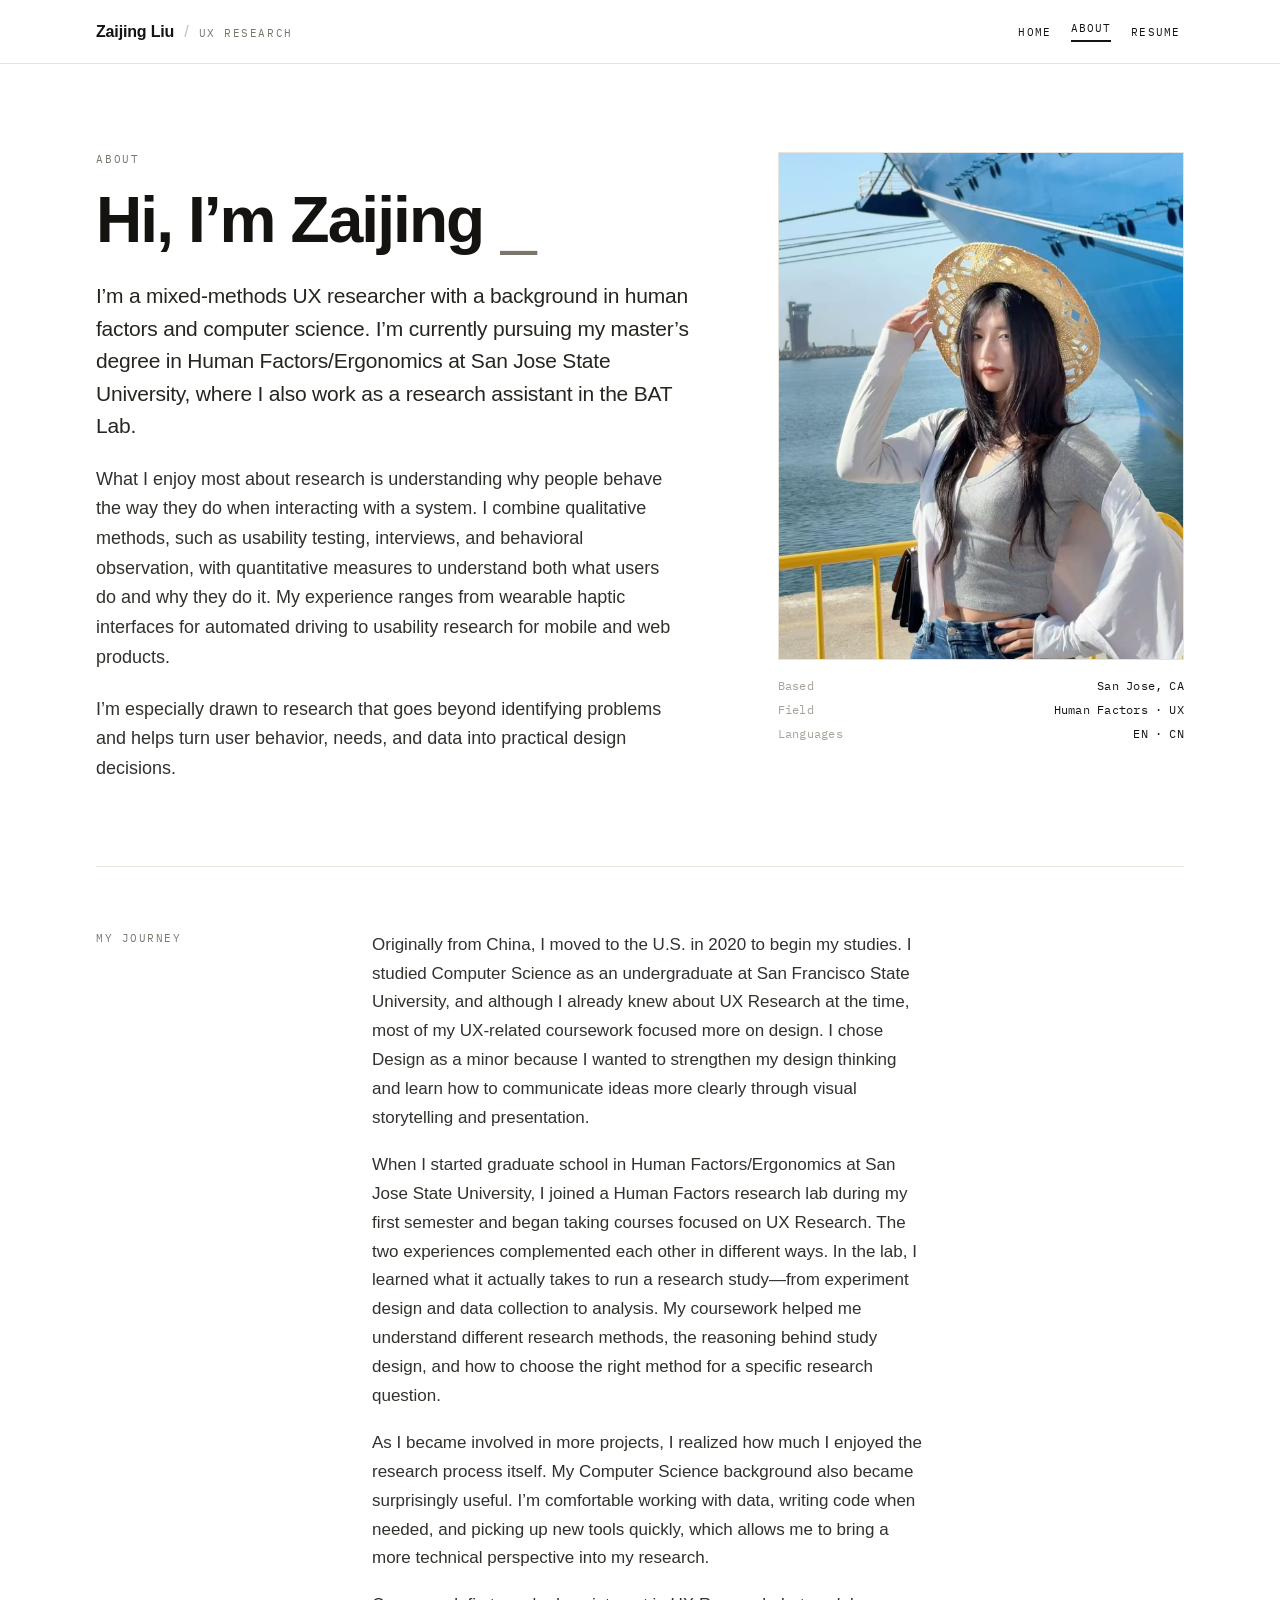
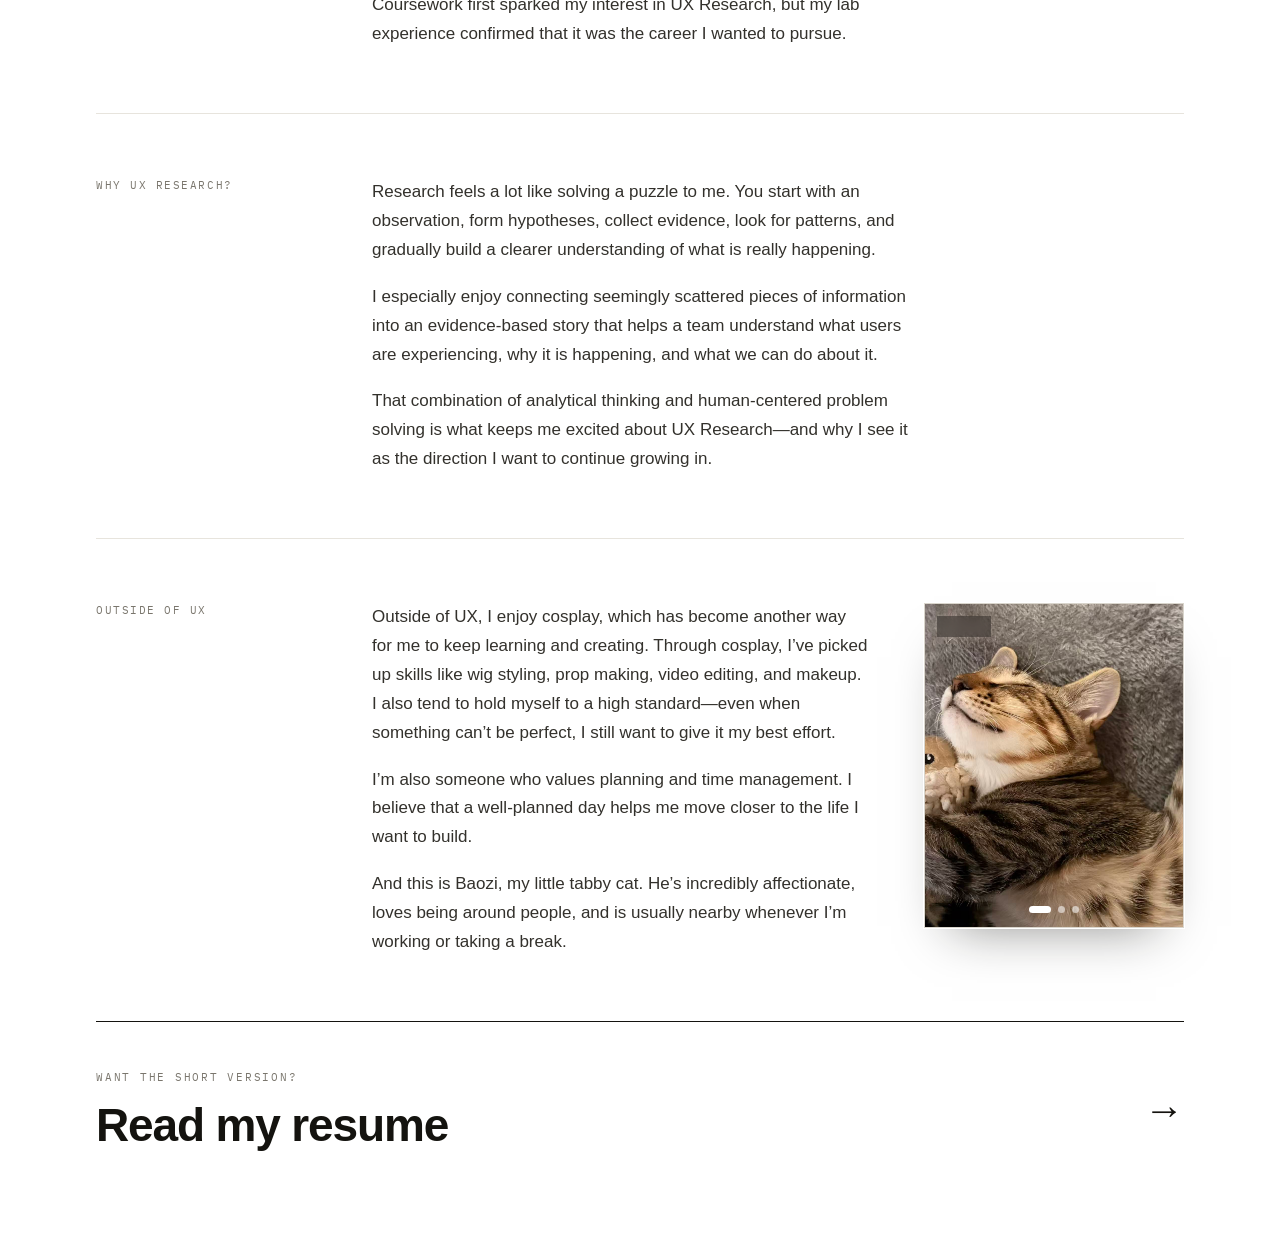
==== about.html @ c15590e4 "updated version with more project" ====
<!DOCTYPE html>
<html lang="en">
<head>
  <meta charset="UTF-8">
  <meta name="viewport" content="width=device-width, initial-scale=1.0">
  <link rel="preconnect" href="https://fonts.googleapis.com">
  <link rel="preconnect" href="https://fonts.gstatic.com" crossorigin>
  <link href="https://fonts.googleapis.com/css2?family=IBM+Plex+Mono:wght@400;500&display=swap" rel="stylesheet">
  <link rel="stylesheet" href="styles.css">
  <title>About — Zaijing Liu</title>
</head>
<body>

  <!-- ============ TOP BAR ============ -->
  <header class="topbar">
    <div class="topbar__inner">
      <a class="brand" href="index.html">
        <span class="brand__name">Zaijing Liu</span>
        <span class="brand__sep">/</span>
        <span class="brand__role">UX Research</span>
      </a>
      <nav class="nav">
        <a class="nav__link" href="index.html">Home</a>
        <a class="nav__link" href="about.html">About<span class="bar"></span></a>
        <a class="nav__link" href="resume.html">Resume</a>
      </nav>
    </div>
  </header>

  <main class="wrap page">

    <!-- Intro -->
    <section class="about-intro">
      <div>
        <div class="eyebrow">About</div>
        <h1 class="type-h1" aria-label="Hi, I’m Zaijing Liu.">
          <span class="type-ghost" aria-hidden="true">Hi, I’m Zaijing Liu.</span>
          <span class="type-overlay" aria-hidden="true"><span id="typed"></span><span class="type-cursor">_</span></span>
        </h1>
        <p class="lead">I’m a mixed-methods UX researcher with a background in human factors and computer science. I’m currently pursuing my master’s degree in Human Factors/Ergonomics at San Jose State University, where I also work as a research assistant in the BAT Lab.</p>
        <p class="body">What I enjoy most about research is understanding why people behave the way they do when interacting with a system. I combine qualitative methods, such as usability testing, interviews, and behavioral observation, with quantitative measures to understand both what users do and why they do it. My experience ranges from wearable haptic interfaces for automated driving to usability research for mobile and web products.</p>
        <p class="body">I’m especially drawn to research that goes beyond identifying problems and helps turn user behavior, needs, and data into practical design decisions.</p>
      </div>
      <div>
        <div class="shot" style="aspect-ratio:4/5;"><img src="images/intro.png" alt="Zaijing Liu"></div>
        <div class="meta">
          <div class="meta__row"><span class="k">Based</span><span>San Jose, CA</span></div>
          <div class="meta__row"><span class="k">Field</span><span>Human Factors · UX</span></div>
          <div class="meta__row"><span class="k">Languages</span><span>EN · CN</span></div>
        </div>
      </div>
    </section>

    <!-- My Journey -->
    <section class="row">
      <div class="row__label">My Journey</div>
      <div class="stack">
        <p>Originally from China, I moved to the U.S. in 2020 to begin my studies. I studied Computer Science as an undergraduate at San Francisco State University, and although I already knew about UX Research at the time, most of my UX-related coursework focused more on design. I chose Design as a minor because I wanted to strengthen my design thinking and learn how to communicate ideas more clearly through visual storytelling and presentation.</p>
        <p>When I started graduate school in Human Factors/Ergonomics at San Jose State University, I joined a Human Factors research lab during my first semester and began taking courses focused on UX Research. The two experiences complemented each other in different ways. In the lab, I learned what it actually takes to run a research study—from experiment design and data collection to analysis. My coursework helped me understand different research methods, the reasoning behind study design, and how to choose the right method for a specific research question.</p>
        <p>As I became involved in more projects, I realized how much I enjoyed the research process itself. My Computer Science background also became surprisingly useful. I’m comfortable working with data, writing code when needed, and picking up new tools quickly, which allows me to bring a more technical perspective into my research.</p>
        <p>Coursework first sparked my interest in UX Research, but my lab experience confirmed that it was the career I wanted to pursue.</p>
      </div>
    </section>

    <!-- Why UX Research -->
    <section class="row">
      <div class="row__label">Why UX Research?</div>
      <div class="stack">
        <p>Research feels a lot like solving a puzzle to me. You start with an observation, form hypotheses, collect evidence, look for patterns, and gradually build a clearer understanding of what is really happening.</p>
        <p>I especially enjoy connecting seemingly scattered pieces of information into an evidence-based story that helps a team understand what users are experiencing, why it is happening, and what we can do about it.</p>
        <p>That combination of analytical thinking and human-centered problem solving is what keeps me excited about UX Research—and why I see it as the direction I want to continue growing in.</p>
      </div>
    </section>

    <!-- Outside of UX -->
    <section class="row">
      <div class="row__label">Outside of UX</div>
      <div class="outside">
        <div class="outside__text">
          <p>Outside of UX, I enjoy cosplay, which has become another way for me to keep learning and creating. Through cosplay, I’ve picked up skills like wig styling, prop making, video editing, and makeup. I also tend to hold myself to a high standard—even when something can’t be perfect, I still want to give it my best effort.</p>
          <p>I’m also someone who values planning and time management. I believe that a well-planned day helps me move closer to the life I want to build.</p>
          <p>And this is Baozi, my little tabby cat. He’s incredibly affectionate, loves being around people, and is usually nearby whenever I’m working or taking a break.</p>
        </div>
        <div class="outside__figure">
          <div class="carousel" id="baozi">
            <div class="carousel__track">
              <div class="carousel__slide"><img src="images/baozi1.jpg" alt="Baozi the tabby cat"></div>
              <div class="carousel__slide"><img src="images/baozi2.jpg" alt="Baozi the tabby cat"></div>
              <div class="carousel__slide"><img src="images/baozi3.jpg" alt="Baozi the tabby cat"></div>
            </div>
            <span class="carousel__cap">Baozi</span>
            <button class="carousel__arrow carousel__arrow--prev" type="button" aria-label="Previous photo">←</button>
            <button class="carousel__arrow carousel__arrow--next" type="button" aria-label="Next photo">→</button>
            <div class="carousel__dots" aria-hidden="true"></div>
          </div>
        </div>
      </div>
    </section>

    <!-- CTA -->
    <a class="cta-band" href="resume.html">
      <div>
        <div class="eyebrow">Want the short version?</div>
        <div class="cta-band__title">Read my resume</div>
      </div>
      <span class="cta-band__arrow">→</span>
    </a>

  </main>

  <!-- Types out the About heading letter by letter, holds, clears, and loops -->
  <script>
    (function () {
      var el = document.getElementById('typed');
      if (!el) return;
      var full = 'Hi, I’m Zaijing Liu.';
      var typeSpeed = 75;   // ms per letter
      var holdAfter = 2000; // pause once fully typed
      var holdBefore = 600; // pause before typing again
      var i = 0;
      function tick() {
        el.textContent = full.slice(0, i);
        if (i < full.length) { i++; setTimeout(tick, typeSpeed); }
        else { setTimeout(reset, holdAfter); }
      }
      function reset() { i = 0; el.textContent = ''; setTimeout(tick, holdBefore); }
      setTimeout(tick, holdBefore);
    })();
  </script>

  <!-- Baozi photo carousel: dots, arrows, auto-advance, swipe -->
  <script>
    (function () {
      var c = document.getElementById('baozi');
      if (!c) return;
      var track = c.querySelector('.carousel__track');
      var slides = c.querySelectorAll('.carousel__slide');
      var dotsWrap = c.querySelector('.carousel__dots');
      var n = slides.length, i = 0, timer;
      for (var k = 0; k < n; k++) {
        var d = document.createElement('button');
        d.type = 'button';
        d.className = 'carousel__dot';
        d.setAttribute('aria-label', 'Go to photo ' + (k + 1));
        (function (idx) { d.addEventListener('click', function () { go(idx); restart(); }); })(k);
        dotsWrap.appendChild(d);
      }
      var dots = dotsWrap.querySelectorAll('.carousel__dot');
      function go(idx) {
        i = (idx + n) % n;
        track.style.transform = 'translateX(' + (-i * 100) + '%)';
        dots.forEach(function (dot, x) { dot.classList.toggle('is-active', x === i); });
      }
      function next() { go(i + 1); }
      function prev() { go(i - 1); }
      function restart() { clearInterval(timer); timer = setInterval(next, 4000); }
      c.querySelector('.carousel__arrow--next').addEventListener('click', function () { next(); restart(); });
      c.querySelector('.carousel__arrow--prev').addEventListener('click', function () { prev(); restart(); });
      var x0 = null;
      c.addEventListener('touchstart', function (e) { x0 = e.touches[0].clientX; }, { passive: true });
      c.addEventListener('touchend', function (e) {
        if (x0 === null) return;
        var dx = e.changedTouches[0].clientX - x0;
        if (Math.abs(dx) > 40) { dx < 0 ? next() : prev(); restart(); }
        x0 = null;
      });
      go(0); restart();
    })();
  </script>

</body>
</html>
---- styles.css ----
/* ============================================================
   Zaijing Liu — UX Research Portfolio
   Shared design system + components
   Used by: index.html, about.html, resume.html,
            safeway.html, meetup.html, wearables.html
   ============================================================ */

/* ---------- Design tokens ---------- */
:root {
  --ink:      #14130f;   /* primary text / near-black */
  --ink-2:    #27251f;   /* body copy */
  --ink-3:    #33312c;   /* secondary body */
  --muted:    #7a766d;   /* labels */
  --muted-2:  #56524a;   /* dim body */
  --faint:    #a8a399;   /* faint labels */
  --faint-2:  #b0aca2;   /* index numbers */
  --line:     #e7e4dd;   /* hairline borders */
  --line-2:   #d9d5cc;   /* stronger hairline */
  --line-3:   #ececE6;   /* lightest divider */
  --paper:    #ffffff;
  --paper-2:  #faf9f6;   /* panel bg */
  --paper-3:  #f6f4ef;   /* hover bg */

  --prio-1: #b3261e;
  --prio-2: #c2620d;
  --prio-3: #2a5aa8;

  --sans: 'Helvetica Neue', Helvetica, Arial, sans-serif;
  --mono: 'IBM Plex Mono', monospace;

  --wrap: 1200px;
  --pad: 56px;

  /* diagonal hatch used for every image placeholder */
  --hatch: repeating-linear-gradient(45deg, #efece6 0 11px, #f6f4ef 11px 22px);
}

/* ---------- Base ---------- */
* { box-sizing: border-box; }
html, body { margin: 0; padding: 0; }

body {
  font-family: var(--sans);
  color: var(--ink);
  background: var(--paper);
  min-height: 100vh;
  -webkit-font-smoothing: antialiased;
}

::selection { background: var(--ink); color: #fff; }

a { color: inherit; }

@keyframes fadeUp {
  from { opacity: 0; transform: translateY(10px); }
  to   { opacity: 1; transform: none; }
}

/* ---------- Layout helpers ---------- */
.wrap {
  max-width: var(--wrap);
  margin: 0 auto;
  padding: 0 var(--pad);
}
.page { animation: fadeUp .5s ease both; }

/* mono uppercase micro-label */
.eyebrow {
  font-family: var(--mono);
  font-size: 11px;
  letter-spacing: 0.16em;
  text-transform: uppercase;
  color: var(--muted);
}

/* image placeholder box */
.ph {
  width: 100%;
  background-image: var(--hatch);
  border: 1px solid var(--line);
  display: flex;
  align-items: center;
  justify-content: center;
}
.ph span {
  font-family: var(--mono);
  font-size: 11px;
  letter-spacing: 0.08em;
  color: var(--faint);
}

/* ---------- Top bar / nav ---------- */
.topbar {
  position: sticky;
  top: 0;
  z-index: 30;
  background: rgba(255, 255, 255, 0.85);
  backdrop-filter: blur(12px);
  -webkit-backdrop-filter: blur(12px);
  border-bottom: 1px solid var(--line);
}
.topbar__inner {
  max-width: var(--wrap);
  margin: 0 auto;
  padding: 15px var(--pad);
  display: flex;
  align-items: center;
  justify-content: space-between;
  gap: 24px;
}
.brand {
  display: flex;
  align-items: baseline;
  gap: 10px;
  text-decoration: none;
}
.brand__name { font-size: 16px; font-weight: 600; letter-spacing: -0.01em; }
.brand__sep { color: #c4c0b6; }
.brand__role {
  font-family: var(--mono);
  font-size: 11px;
  letter-spacing: 0.14em;
  text-transform: uppercase;
  color: var(--muted);
}
.nav { display: flex; align-items: center; gap: 12px; }
.nav__link {
  font-family: var(--mono);
  font-size: 11px;
  letter-spacing: 0.1em;
  text-transform: uppercase;
  color: var(--ink);
  text-decoration: none;
  padding: 6px 4px;
}
.nav__link .bar {
  display: block;
  height: 2px;
  background: var(--ink);
  margin-top: 5px;
}

/* ---------- Buttons ---------- */
.btn {
  appearance: none;
  background: var(--ink);
  color: #fff;
  border: none;
  cursor: pointer;
  text-decoration: none;
  font-family: var(--mono);
  font-size: 12px;
  letter-spacing: 0.08em;
  text-transform: uppercase;
  padding: 15px 26px;
  display: inline-flex;
  align-items: center;
  gap: 10px;
  transition: background .2s ease;
}
.btn:hover { background: var(--ink-3); }
.btn--lg { padding: 18px 30px; }

/* ---------- Section label grid (220px | content) ---------- */
.row {
  display: grid;
  grid-template-columns: 220px 1fr;
  gap: 56px;
  padding: 64px 0;
  border-top: 1px solid var(--line);
}
.row__label {
  font-family: var(--mono);
  font-size: 11px;
  letter-spacing: 0.14em;
  text-transform: uppercase;
  color: var(--muted);
}
.stack { display: flex; flex-direction: column; gap: 18px; max-width: 62ch; }
.stack p { font-size: 17px; line-height: 1.7; color: var(--ink-3); margin: 0; }

/* ---------- Footer ---------- */
.site-footer {
  margin-top: 96px;
  border-top: 1px solid var(--line);
  padding: 40px 0 72px;
  display: flex;
  justify-content: space-between;
  align-items: baseline;
  font-family: var(--mono);
  font-size: 11px;
  letter-spacing: 0.08em;
  text-transform: uppercase;
  color: var(--muted);
}

/* ============================================================
   HOME
   ============================================================ */
.hero {
  padding: 96px 0 72px;
  display: grid;
  grid-template-columns: 1.55fr 1fr;
  gap: 72px;
  align-items: start;   /* name and photo line up at the top */
}
.hero__name {
  font-size: clamp(52px, 7vw, 98px);
  line-height: 0.94;
  letter-spacing: -0.035em;
  font-weight: 600;
  margin: 0;   /* top-aligns with the photo (hero eyebrow was removed) */
}
.hero__title { font-size: 23px; color: var(--muted); margin-top: 16px; letter-spacing: -0.01em; }
.hero__lede { max-width: 50ch; font-size: 18px; line-height: 1.6; margin-top: 30px; color: var(--ink-3); }
.hero__figure .ph { aspect-ratio: 4/5; }

.meta { margin-top: 18px; display: flex; flex-direction: column; gap: 9px; font-family: var(--mono); font-size: 12px; letter-spacing: 0.02em; }
.meta__row { display: flex; justify-content: space-between; }
.meta__row .k { color: var(--faint); }
.meta__row a { text-decoration: none; }
.meta__row a:hover { text-decoration: underline; text-underline-offset: 3px; }

/* work / project index */
.work { padding: 24px 0 0; }
.work__head { display: flex; justify-content: space-between; align-items: baseline; }
.work__head h2 { font-size: 32px; font-weight: 600; letter-spacing: -0.02em; margin: 0; }
.work__count { font-family: var(--mono); font-size: 12px; letter-spacing: 0.1em; color: var(--muted); }

.proj-list { margin-top: 36px; border-top: 1.5px solid var(--ink); }
.proj-row {
  display: grid;
  grid-template-columns: 60px 1fr auto;
  align-items: center;
  gap: 28px;
  padding: 28px 10px;
  border-bottom: 1px solid var(--line);
  cursor: pointer;
  position: relative;
  text-decoration: none;
  color: inherit;
  transition: background .15s ease;
}
.proj-row:hover { background: var(--paper-3); }
.proj-row__num { font-family: var(--mono); font-size: 13px; color: var(--faint); }
.proj-row__title { font-size: 30px; font-weight: 600; letter-spacing: -0.022em; line-height: 1.28; }
.proj-row__skills { font-family: var(--mono); font-size: 11px; letter-spacing: 0.04em; color: var(--faint); margin-top: 18px; display: block; }
.proj-row__end { display: flex; align-items: center; gap: 28px; }
.proj-row__year { font-family: var(--mono); font-size: 13px; color: var(--muted); }
.proj-row__arrow { font-size: 20px; color: var(--ink); }

.sw-preview {
  position: absolute;
  top: 50%;
  right: 104px;
  width: 240px;
  height: 160px;
  transform: translateY(-50%) scale(0.92);
  opacity: 0;
  pointer-events: none;
  transition: opacity .3s ease, transform .3s ease;
  z-index: 8;
  overflow: hidden;
  background-image: var(--hatch);
  border: 1px solid var(--line-2);
  display: flex;
  align-items: center;
  justify-content: center;
  box-shadow: 0 18px 40px -18px rgba(20, 19, 15, 0.4);
}
.proj-row:hover .sw-preview { opacity: 1; transform: translateY(-50%) scale(1); }

/* big clickable CTA band (About -> Resume, project -> next) */
.cta-band {
  border-top: 1.5px solid var(--ink);
  padding: 48px 0 96px;
  cursor: pointer;
  display: flex;
  justify-content: space-between;
  align-items: center;
  gap: 24px;
  flex-wrap: wrap;
  text-decoration: none;
  color: inherit;
  transition: opacity .2s ease;
}
.cta-band:hover { opacity: 0.7; }
.cta-band__title { font-size: clamp(28px, 3.6vw, 46px); font-weight: 600; letter-spacing: -0.025em; margin-top: 14px; }
.cta-band__arrow { font-size: 40px; }

/* ============================================================
   ABOUT
   ============================================================ */
.about-intro {
  padding: 88px 0 64px;
  display: grid;
  grid-template-columns: 1.5fr 1fr;
  gap: 72px;
  align-items: start;
}
.about-intro h1 {
  font-size: clamp(40px, 5vw, 68px);
  line-height: 1.0;
  letter-spacing: -0.03em;
  font-weight: 600;
  margin: 22px 0 0;
}
.about-intro .lead { font-size: 21px; line-height: 1.55; margin-top: 28px; max-width: 54ch; color: var(--ink-2); letter-spacing: -0.01em; }
.about-intro p.body { font-size: 18px; line-height: 1.65; margin-top: 22px; max-width: 58ch; color: var(--ink-3); }
.about-intro .ph { aspect-ratio: 4/5; }

.outside { display: flex; flex-wrap: wrap; gap: 40px 56px; align-items: start; }
.outside__text { flex: 1 1 38ch; min-width: 0; display: flex; flex-direction: column; gap: 18px; max-width: 58ch; }
.outside__text p { font-size: 17px; line-height: 1.7; color: var(--ink-3); margin: 0; }
.outside__figure { flex: 0 1 260px; min-width: 200px; }
.outside__figure .ph { aspect-ratio: 1/1; }

/* ============================================================
   RESUME
   ============================================================ */
.resume-head {
  padding: 88px 0 40px;
  display: flex;
  justify-content: space-between;
  align-items: flex-end;
  gap: 40px;
  flex-wrap: wrap;
}
.resume-head h1 { font-size: clamp(40px, 5vw, 64px); line-height: 1.0; letter-spacing: -0.03em; font-weight: 600; margin: 22px 0 0; }
.resume-head p { font-size: 18px; line-height: 1.6; margin-top: 20px; max-width: 46ch; color: var(--ink-3); }

.resume-sheet { max-width: 900px; margin: 0 auto 96px; border: 1px solid var(--line); background: var(--paper); }
/* height tracks the page shape (8.5 x 13 in) at every width — no empty grey below */
.resume-sheet iframe { display: block; width: 100%; aspect-ratio: 612 / 936; height: auto; border: none; }
.resume-sheet__foot { border-top: 1px solid var(--line); padding: 18px 24px; text-align: center; }
.resume-sheet__foot a { font-family: var(--mono); font-size: 12px; letter-spacing: 0.08em; text-transform: uppercase; color: var(--ink); text-decoration: none; }

/* ============================================================
   PROJECT DETAIL
   ============================================================ */
/* section table-of-contents (sticky, only when 2 phases) */
.toc {
  position: sticky;
  top: 56px;
  z-index: 20;
  background: rgba(255, 255, 255, 0.93);
  backdrop-filter: blur(10px);
  -webkit-backdrop-filter: blur(10px);
  border-bottom: 1px solid var(--line);
}
.toc__inner {
  max-width: var(--wrap);
  margin: 0 auto;
  padding: 11px var(--pad);
  display: flex;
  gap: 4px;
  overflow-x: auto;
  align-items: center;
}
.toc a {
  font-family: var(--mono);
  font-size: 12px;
  letter-spacing: 0.08em;
  text-transform: uppercase;
  color: var(--muted-2);
  white-space: nowrap;
  padding: 8px 14px;
  text-decoration: none;
}
.toc a:hover { color: var(--ink); }

.detail-header { padding: 44px 0 36px; }
.back {
  font-family: var(--mono);
  font-size: 11px;
  letter-spacing: 0.1em;
  text-transform: uppercase;
  color: var(--muted);
  display: inline-flex;
  align-items: center;
  gap: 8px;
  padding: 0 0 28px;
  text-decoration: none;
}
.detail-header h1 {
  font-size: clamp(40px, 5.2vw, 72px);
  line-height: 1.02;
  letter-spacing: -0.03em;
  font-weight: 600;
  margin: 22px 0 0;
  max-width: 24ch;   /* was 18ch — kept titles from spreading, left the right half empty */
}
.detail-header .tagline { font-size: 24px; color: var(--muted); max-width: 58ch; margin-top: 24px; line-height: 1.42; letter-spacing: -0.01em; }
.facts { display: flex; gap: 64px; margin-top: 36px; font-family: var(--mono); flex-wrap: wrap; }
.facts .k { font-size: 10px; letter-spacing: 0.14em; text-transform: uppercase; color: var(--faint); margin-bottom: 7px; }
.facts .v { font-size: 14px; }

.cover { aspect-ratio: 21/9; margin-bottom: 0; }
.cover span { font-size: 12px; letter-spacing: 0.1em; }

/* phase band + sub-head that precede sections */
.phase {
  border-top: 2.5px solid var(--ink);
  margin-top: 8px;
  padding: 44px 0 0;
  display: flex;
  align-items: baseline;
  gap: 20px;
  flex-wrap: wrap;
}
.phase__tag {
  font-family: var(--mono);
  font-size: 12px;
  letter-spacing: 0.16em;
  text-transform: uppercase;
  background: var(--ink);
  color: #fff;
  padding: 7px 14px;
}
.phase h2 { font-size: clamp(34px, 4.2vw, 54px); font-weight: 600; letter-spacing: -0.03em; margin: 0; color: var(--ink); }

.subhead { padding: 34px 0 0; display: flex; align-items: baseline; gap: 14px; }
.subhead__idx { font-family: var(--mono); font-size: 11px; letter-spacing: 0.14em; text-transform: uppercase; color: var(--faint-2); }
.subhead h3 { font-size: 26px; font-weight: 600; letter-spacing: -0.02em; margin: 0; color: #3a3631; }

.brk { height: 1px; background: var(--ink); margin: 64px 0 0; }

/* generic section: label column | body */
.sec {
  display: grid;
  grid-template-columns: 220px 1fr;
  gap: 56px;
  padding: 52px 0;
  border-top: 1px solid var(--line);
  scroll-margin-top: 120px;
}
.sec__label { font-size: 13px; font-weight: 600; letter-spacing: 0.04em; text-transform: uppercase; color: var(--ink); line-height: 1.35; }
.sec__body > :first-child { margin-top: 0; }

/* body: prose */
.prose { font-size: 19px; line-height: 1.62; max-width: 62ch; margin: 0 0 18px; color: var(--ink-2); }
.prose--lead { margin-bottom: 34px; }

/* body: list (dash) */
.dashlist { }
.dashlist__item { display: flex; gap: 18px; align-items: baseline; padding: 14px 0; border-bottom: 1px solid var(--line-3); }
.dashlist__item .dash { font-size: 18px; color: var(--ink); line-height: 1.5; }
.dashlist__item .t { font-size: 18px; line-height: 1.55; max-width: 58ch; }

/* body: tags */
.tags__summary { font-size: 21px; line-height: 1.5; max-width: 54ch; margin: 0; letter-spacing: -0.01em; }
.tags__set { display: flex; flex-wrap: wrap; gap: 10px; margin-top: 26px; }
.tag { font-family: var(--mono); font-size: 12px; color: var(--ink); border: 1px solid var(--line-2); border-radius: 999px; padding: 8px 15px; }

/* body: participants */
.participants { display: grid; grid-template-columns: auto 1fr; gap: 48px; align-items: start; }
.participants__num { font-size: 72px; font-weight: 600; letter-spacing: -0.04em; line-height: 0.9; }
.participants__label { font-family: var(--mono); font-size: 11px; letter-spacing: 0.06em; text-transform: uppercase; color: var(--muted); margin-top: 12px; max-width: 18ch; }
.participants__desc { font-size: 18px; line-height: 1.6; max-width: 48ch; margin: 0; color: var(--ink-2); }
.statbar { display: flex; flex-wrap: wrap; gap: 0; margin-top: 28px; border: 1px solid var(--line); }
.statbar__cell { padding: 18px 24px; border-right: 1px solid var(--line); flex: 1; min-width: 180px; }
.statbar__v { font-size: 28px; font-weight: 600; letter-spacing: -0.03em; line-height: 1; }
.statbar__k { font-family: var(--mono); font-size: 10px; letter-spacing: 0.12em; text-transform: uppercase; color: var(--muted); margin-top: 9px; }

/* body: process (n | phase | detail) */
.process { border-top: 1px solid var(--line-3); }
.process__step { display: grid; grid-template-columns: 56px 180px 1fr; gap: 24px; align-items: baseline; padding: 20px 0; border-bottom: 1px solid var(--line-3); }
.process__n { font-family: var(--mono); font-size: 13px; color: var(--faint-2); }
.process__phase { font-size: 18px; font-weight: 600; letter-spacing: -0.01em; }
.process__detail { font-size: 16px; line-height: 1.55; color: var(--muted-2); }

/* body: findings (stat | text) */
.findings { display: flex; flex-direction: column; gap: 36px; }
.finding { display: grid; grid-template-columns: 200px 1fr; gap: 40px; align-items: start; }
.finding__stat { font-size: 46px; font-weight: 600; letter-spacing: -0.03em; line-height: 0.95; }
.finding__label { font-family: var(--mono); font-size: 11px; letter-spacing: 0.04em; text-transform: uppercase; color: var(--muted); margin-top: 10px; line-height: 1.4; }
.finding__text { font-size: 18px; line-height: 1.6; margin: 0; max-width: 48ch; color: var(--ink-2); }

/* body: heuristic findings (collapsible) */
.hf-list { display: flex; flex-direction: column; gap: 24px; }
.hf { border-top: 1px solid var(--line); padding-top: 22px; }
.hf__head { display: flex; align-items: baseline; gap: 16px; flex-wrap: wrap; cursor: pointer; list-style: none; }
.hf__head::-webkit-details-marker { display: none; }
.hf:hover .hf__head { opacity: 0.65; }
.hf__n { font-family: var(--mono); font-size: 12px; letter-spacing: 0.14em; color: var(--faint-2); }
.hf__prio { font-family: var(--mono); font-size: 10px; letter-spacing: 0.1em; text-transform: uppercase; color: #fff; padding: 5px 10px; }
.hf__prio--1 { background: var(--prio-1); }
.hf__prio--2 { background: var(--prio-2); }
.hf__prio--3 { background: var(--prio-3); }
.hf__title { font-size: 22px; font-weight: 600; letter-spacing: -0.02em; color: var(--ink); flex: 1; min-width: 240px; }
.hf__sign { font-family: var(--mono); font-size: 20px; color: var(--ink); line-height: 1; }
.hf[open] .hf__sign .plus { display: none; }
.hf:not([open]) .hf__sign .minus { display: none; }
.hf figure { margin: 22px 0 0; }
.hf figure .ph { aspect-ratio: 16/9; }
.hf figcaption { font-family: var(--mono); font-size: 11px; color: var(--muted); margin-top: 10px; line-height: 1.4; }
.hf__grid { display: grid; grid-template-columns: 1.35fr 1fr; gap: 0; margin-top: 26px; border: 1px solid var(--ink); }
.hf__col { padding: 22px 24px; }
.hf__col--issue { border-right: 1px solid var(--ink); }
.hf__col--recs { background: var(--paper-2); }
.hf__col h4 { font-family: var(--mono); font-size: 10px; letter-spacing: 0.12em; text-transform: uppercase; color: var(--muted); padding-bottom: 14px; border-bottom: 1px solid var(--line); margin: 0; font-weight: 400; }
.hf__col p { font-size: 16px; line-height: 1.6; margin: 16px 0 0; color: var(--ink-2); }
.hf__col .set { display: flex; flex-direction: column; gap: 12px; margin-top: 18px; }
.hf__col .set p { margin: 0; }
.hf__col em { font-weight: 600; font-style: italic; }
.hf__col--recs .set { margin-top: 16px; }

/* body: goals + research questions */
.goals { border-top: 1px solid var(--line-3); }
.goals__row { display: grid; grid-template-columns: minmax(200px, 230px) 1fr; gap: 24px; align-items: baseline; padding: 15px 0; border-bottom: 1px solid var(--line-3); }
.goals__name { font-size: 17px; font-weight: 600; letter-spacing: -0.01em; }
.goals__text { font-size: 17px; line-height: 1.55; color: var(--muted-2); }
.rqs { display: flex; flex-direction: column; gap: 20px; }
.rq { border-left: 2px solid var(--ink); padding: 2px 0 2px 20px; }
.rq__label { font-family: var(--mono); font-size: 11px; letter-spacing: 0.12em; text-transform: uppercase; color: var(--muted); }
.rq__text { font-size: 19px; line-height: 1.55; margin: 8px 0 0; max-width: 56ch; letter-spacing: -0.01em; }

/* body: methodology (quant | qual) */
.meth__grid { display: grid; grid-template-columns: 1fr 1fr; gap: 0; margin-top: 14px; border: 1px solid var(--ink); }
.meth__col { padding: 22px 24px; }
.meth__col--q1 { border-right: 1px solid var(--ink); }
.meth__col--q2 { background: var(--paper-2); }
.meth__col h4 { font-size: 17px; font-weight: 600; letter-spacing: -0.01em; padding-bottom: 12px; border-bottom: 1px solid var(--line); margin: 0; }
.meth__col .set { display: flex; flex-direction: column; gap: 10px; margin-top: 14px; }
.meth__col .set p { font-size: 16px; line-height: 1.55; color: var(--ink-2); margin: 0; }
.meth__col em { font-weight: 600; font-style: normal; }

/* body: survey */
.survey-stats { border-top: 1px solid var(--ink); }
.survey-stats__row { display: grid; grid-template-columns: 120px 1fr; gap: 24px; align-items: baseline; padding: 14px 0; border-bottom: 1px solid var(--line); }
.survey-stats__stat { font-size: 34px; font-weight: 600; letter-spacing: -0.03em; line-height: 1; }
.survey-stats__label { font-size: 17px; line-height: 1.5; color: var(--ink-2); }
.takeaway { margin-top: 30px; border: 1px solid var(--ink); padding: 24px; background: var(--paper-2); }
.takeaway .k { font-family: var(--mono); font-size: 11px; letter-spacing: 0.14em; text-transform: uppercase; color: var(--muted); }
.takeaway p { font-size: 19px; line-height: 1.55; margin: 12px 0 0; max-width: 62ch; letter-spacing: -0.01em; }

/* body: tasks (metrics grid) */
.tasks { display: flex; flex-direction: column; gap: 44px; }
.task { border-top: 1px solid var(--ink); padding-top: 22px; }
.task__title { font-size: 22px; font-weight: 600; letter-spacing: -0.02em; color: var(--ink); }
.task__metrics { display: grid; grid-template-columns: repeat(auto-fit, minmax(130px, 1fr)); gap: 1px; margin-top: 20px; border: 1px solid var(--line); background: var(--line); }
.metric { padding: 18px; background: var(--paper); position: relative; }
.metric__trend {
  position: absolute;
  top: 12px;
  right: 12px;
  font-family: var(--mono);
  font-size: 12px;
  line-height: 1;
  color: var(--muted-2);
  white-space: nowrap;
}
.metric__before { font-family: var(--mono); font-size: 12px; color: var(--faint); text-decoration: line-through; white-space: nowrap; }
.metric__after { font-size: 28px; font-weight: 600; letter-spacing: -0.025em; line-height: 1.05; white-space: nowrap; margin-top: 6px; }
.metric__v { font-size: 30px; font-weight: 600; letter-spacing: -0.025em; line-height: 1.05; white-space: nowrap; }
.metric__k { font-family: var(--mono); font-size: 10px; letter-spacing: 0.1em; text-transform: uppercase; color: var(--muted); margin-top: 10px; }
.task__text { font-size: 17px; line-height: 1.6; margin: 18px 0 0; max-width: 62ch; color: var(--ink-2); }

/* body: task flows (n | title + scenario) */
.flows { display: flex; flex-direction: column; gap: 0; border-top: 1px solid var(--ink); }
.flow { display: grid; grid-template-columns: 60px 1fr; gap: 20px; padding: 20px 0; border-bottom: 1px solid var(--line); }
.flow__n { font-family: var(--mono); font-size: 12px; letter-spacing: 0.12em; color: var(--faint-2); padding-top: 5px; }
.flow__title { font-size: 19px; font-weight: 600; letter-spacing: -0.015em; color: var(--ink); }
.flow__scenario { font-size: 16px; line-height: 1.6; margin: 8px 0 0; color: var(--muted-2); max-width: 66ch; }

/* body: SUS */
.sus { display: flex; flex-wrap: wrap; gap: 28px; align-items: center; border: 1px solid var(--ink); padding: 28px 32px; }
.sus__score { font-size: 44px; font-weight: 600; letter-spacing: -0.035em; line-height: 0.95; white-space: nowrap; }
.sus__note { font-family: var(--mono); font-size: 11px; letter-spacing: 0.12em; text-transform: uppercase; color: var(--muted); margin-top: 12px; }
.sus__keys { display: flex; flex-direction: column; gap: 9px; flex: 1 1 190px; min-width: 0; }
.sus__key { font-family: var(--mono); font-size: 11px; letter-spacing: 0.05em; text-transform: uppercase; color: var(--ink); border-bottom: 1px solid var(--line); padding-bottom: 8px; white-space: nowrap; }
.sus + .prose { margin-top: 22px; }

/* body: recommendations (grouped) */
.recs { display: flex; flex-direction: column; gap: 34px; }
.rec { border-top: 1px solid var(--ink); padding-top: 18px; }
.rec__head { display: flex; align-items: baseline; gap: 14px; }
.rec__n { font-family: var(--mono); font-size: 12px; letter-spacing: 0.12em; color: var(--faint-2); }
.rec__name { font-size: 20px; font-weight: 600; letter-spacing: -0.02em; color: var(--ink); }
.rec__lead { font-size: 17px; line-height: 1.6; margin: 14px 0 0; max-width: 66ch; color: var(--ink-2); }
.rec__set { display: flex; flex-direction: column; gap: 12px; margin-top: 16px; max-width: 70ch; }
.rec__set p { font-size: 17px; line-height: 1.6; margin: 0; color: var(--ink-2); }
.rec__set em { font-weight: 600; font-style: normal; }
.rec figure { margin: 22px 0 0; }
.rec figure .ph { aspect-ratio: 16/9; }
.rec figcaption { font-family: var(--mono); font-size: 11px; color: var(--muted); margin-top: 10px; }

/* body: references */
.refs { display: flex; flex-direction: column; gap: 12px; max-width: 70ch; }
.refs p { font-size: 15px; line-height: 1.6; margin: 0; color: var(--muted-2); }

/* body: media / prototype galleries */
.gallery { display: grid; gap: 20px; }
.gallery--media { grid-template-columns: repeat(auto-fit, minmax(260px, 1fr)); }
.gallery--proto { grid-template-columns: repeat(auto-fit, minmax(220px, 1fr)); }
.gallery figure { margin: 0; }
.gallery figure .ph { aspect-ratio: 3/2; }
.gallery figcaption { font-family: var(--mono); font-size: 11px; color: var(--muted); margin-top: 10px; line-height: 1.4; }
.proto-links { display: flex; flex-wrap: wrap; gap: 14px; margin-top: 26px; }
.proto-link {
  display: inline-flex;
  align-items: center;
  gap: 12px;
  background: var(--ink);
  color: #fff;
  text-decoration: none;
  font-family: var(--mono);
  font-size: 12px;
  letter-spacing: 0.06em;
  text-transform: uppercase;
  padding: 15px 24px;
  transition: background .2s ease;
}
.proto-link:hover { background: var(--ink-3); }

/* ---------- Findings: two-column Findings | Discussion with real bullets ---------- */
.finding-grid { display: grid; grid-template-columns: 1fr 1fr; gap: 36px 56px; margin-top: 20px; }
.finding-col__label {
  font-family: var(--mono);
  font-size: 11px;
  letter-spacing: 0.12em;
  text-transform: uppercase;
  color: var(--muted);
  margin: 0 0 14px;
  padding-bottom: 10px;
  border-bottom: 1px solid var(--line);
}
.blist { margin: 0; padding-left: 1.2em; list-style: disc; }
.blist li { font-size: 16px; line-height: 1.6; color: var(--ink-2); margin: 0 0 11px; padding-left: 4px; }
.blist li:last-child { margin-bottom: 0; }
.blist li::marker { color: var(--faint-2); }

/* ---------- Real images (fill their frame like the placeholders) ---------- */
.shot {
  width: 100%;
  border: 1px solid var(--line);
  overflow: hidden;
  background-image: var(--hatch); /* shows while the image loads */
}
.shot img {
  display: block;
  width: 100%;
  height: 100%;
  object-fit: cover;
  object-position: center;
}
/* image inside a <figure> placeholder box */
.figbox { background-image: none; }

/* ---------- Typing headline (About) ---------- */
@keyframes blink { 0%, 100% { opacity: 1; } 50% { opacity: 0; } }
.type-h1 { position: relative; }
.type-ghost { visibility: hidden; }           /* reserves the final size, no layout jump */
.type-overlay { position: absolute; left: 0; top: 0; }
.type-cursor {
  animation: blink 1s step-end infinite;
  font-weight: 300;
  color: var(--muted);
  margin-left: 2px;
}

/* ---------- Baozi carousel (About) ---------- */
.carousel {
  position: relative;
  overflow: hidden;
  aspect-ratio: 4/5;
  background: var(--paper-3);
  /* framed-photo look: hairline + soft lift */
  border: 1px solid var(--line-2);
  box-shadow: 0 0 0 1px var(--paper), 0 26px 50px -28px rgba(20, 19, 15, 0.5);
}

/* Persona cards: full-width, stacked (they're detailed and text-heavy) */
.persona-stack { display: flex; flex-direction: column; gap: 24px; }
.persona-stack figure { margin: 0; }
.persona-stack figcaption {
  font-family: var(--mono);
  font-size: 11px;
  color: var(--muted);
  margin-top: 10px;
  line-height: 1.4;
}
.carousel__track {
  position: absolute;
  inset: 0;
  display: flex;
  transition: transform .55s cubic-bezier(.6, .02, .1, 1);
  will-change: transform;
}
.carousel__slide { flex: 0 0 100%; height: 100%; }
.carousel__slide img { display: block; width: 100%; height: 100%; object-fit: cover; }

.carousel__cap {
  position: absolute;
  top: 12px;
  left: 12px;
  font-family: var(--mono);
  font-size: 10px;
  letter-spacing: 0.12em;
  text-transform: uppercase;
  color: #fff;
  background: rgba(20, 19, 15, 0.4);
  padding: 4px 9px;
  backdrop-filter: blur(4px);
  -webkit-backdrop-filter: blur(4px);
}
.carousel__arrow {
  position: absolute;
  top: 50%;
  transform: translateY(-50%);
  width: 34px;
  height: 34px;
  border-radius: 999px;
  border: 1px solid rgba(255, 255, 255, 0.7);
  background: rgba(20, 19, 15, 0.35);
  color: #fff;
  font-family: var(--mono);
  font-size: 15px;
  line-height: 1;
  cursor: pointer;
  display: flex;
  align-items: center;
  justify-content: center;
  opacity: 0;
  transition: opacity .25s ease, background .2s ease;
  backdrop-filter: blur(4px);
  -webkit-backdrop-filter: blur(4px);
}
.carousel:hover .carousel__arrow { opacity: 1; }
.carousel__arrow:hover { background: rgba(20, 19, 15, 0.65); }
.carousel__arrow--prev { left: 12px; }
.carousel__arrow--next { right: 12px; }
@media (hover: none) { .carousel__arrow { opacity: 1; } }

.carousel__dots {
  position: absolute;
  bottom: 14px;
  left: 0;
  right: 0;
  display: flex;
  gap: 7px;
  justify-content: center;
}
.carousel__dot {
  width: 7px;
  height: 7px;
  padding: 0;
  border: none;
  border-radius: 999px;
  background: rgba(255, 255, 255, 0.55);
  cursor: pointer;
  transition: width .3s ease, background .3s ease;
}
.carousel__dot.is-active { width: 22px; background: #fff; }

/* ---------- Print (resume) ---------- */
@media print {
  body { background: #fff; }
  body * { visibility: hidden; }
  .resume-sheet, .resume-sheet * { visibility: visible; }
  .resume-sheet { position: absolute; left: 0; top: 0; width: 100%; border: none !important; margin: 0 !important; max-width: none !important; }
  .no-print { display: none !important; }
}

/* ---------- Responsive ---------- */
@media (max-width: 880px) {
  :root { --pad: 24px; }
  .hero,
  .about-intro { grid-template-columns: 1fr; gap: 40px; }
  .row,
  .sec { grid-template-columns: 1fr; gap: 20px; padding: 40px 0; }
  .hf__grid,
  .meth__grid,
  .finding-grid { grid-template-columns: 1fr; }
  .hf__col--issue,
  .meth__col--q1 { border-right: none; border-bottom: 1px solid var(--ink); }
  .finding,
  .participants { grid-template-columns: 1fr; gap: 20px; }
  .process__step { grid-template-columns: 40px 1fr; }
  .process__detail { grid-column: 1 / -1; }
  .sw-preview { display: none; }
}

/* Phones: pull the long project titles down so they stay in proportion */
@media (max-width: 560px) {
  .proj-row__title { font-size: 21px; line-height: 1.25; }
  .detail-header h1 { font-size: 30px; line-height: 1.08; }
  .detail-header .tagline { font-size: 19px; }
  .phase h2 { font-size: 27px; }
  .cta-band__title { font-size: 22px; line-height: 1.2; }
  .hero__name { font-size: clamp(42px, 13vw, 52px); }

  /* project rows: move the year+arrow under the title instead of floating on the right */
  .proj-row {
    grid-template-columns: auto 1fr;
    column-gap: 16px;
    row-gap: 12px;
    align-items: start;
  }
  .proj-row__num { grid-row: 1; grid-column: 1; }
  .proj-row > div:not([class]) { grid-row: 1; grid-column: 2; }
  .proj-row__end {
    grid-row: 2;
    grid-column: 2;
    justify-content: flex-start;
    gap: 16px;
    margin-top: 2px;
  }
  .proj-row__arrow { display: none; }   /* phone: drop the arrow, keep just the year */
}
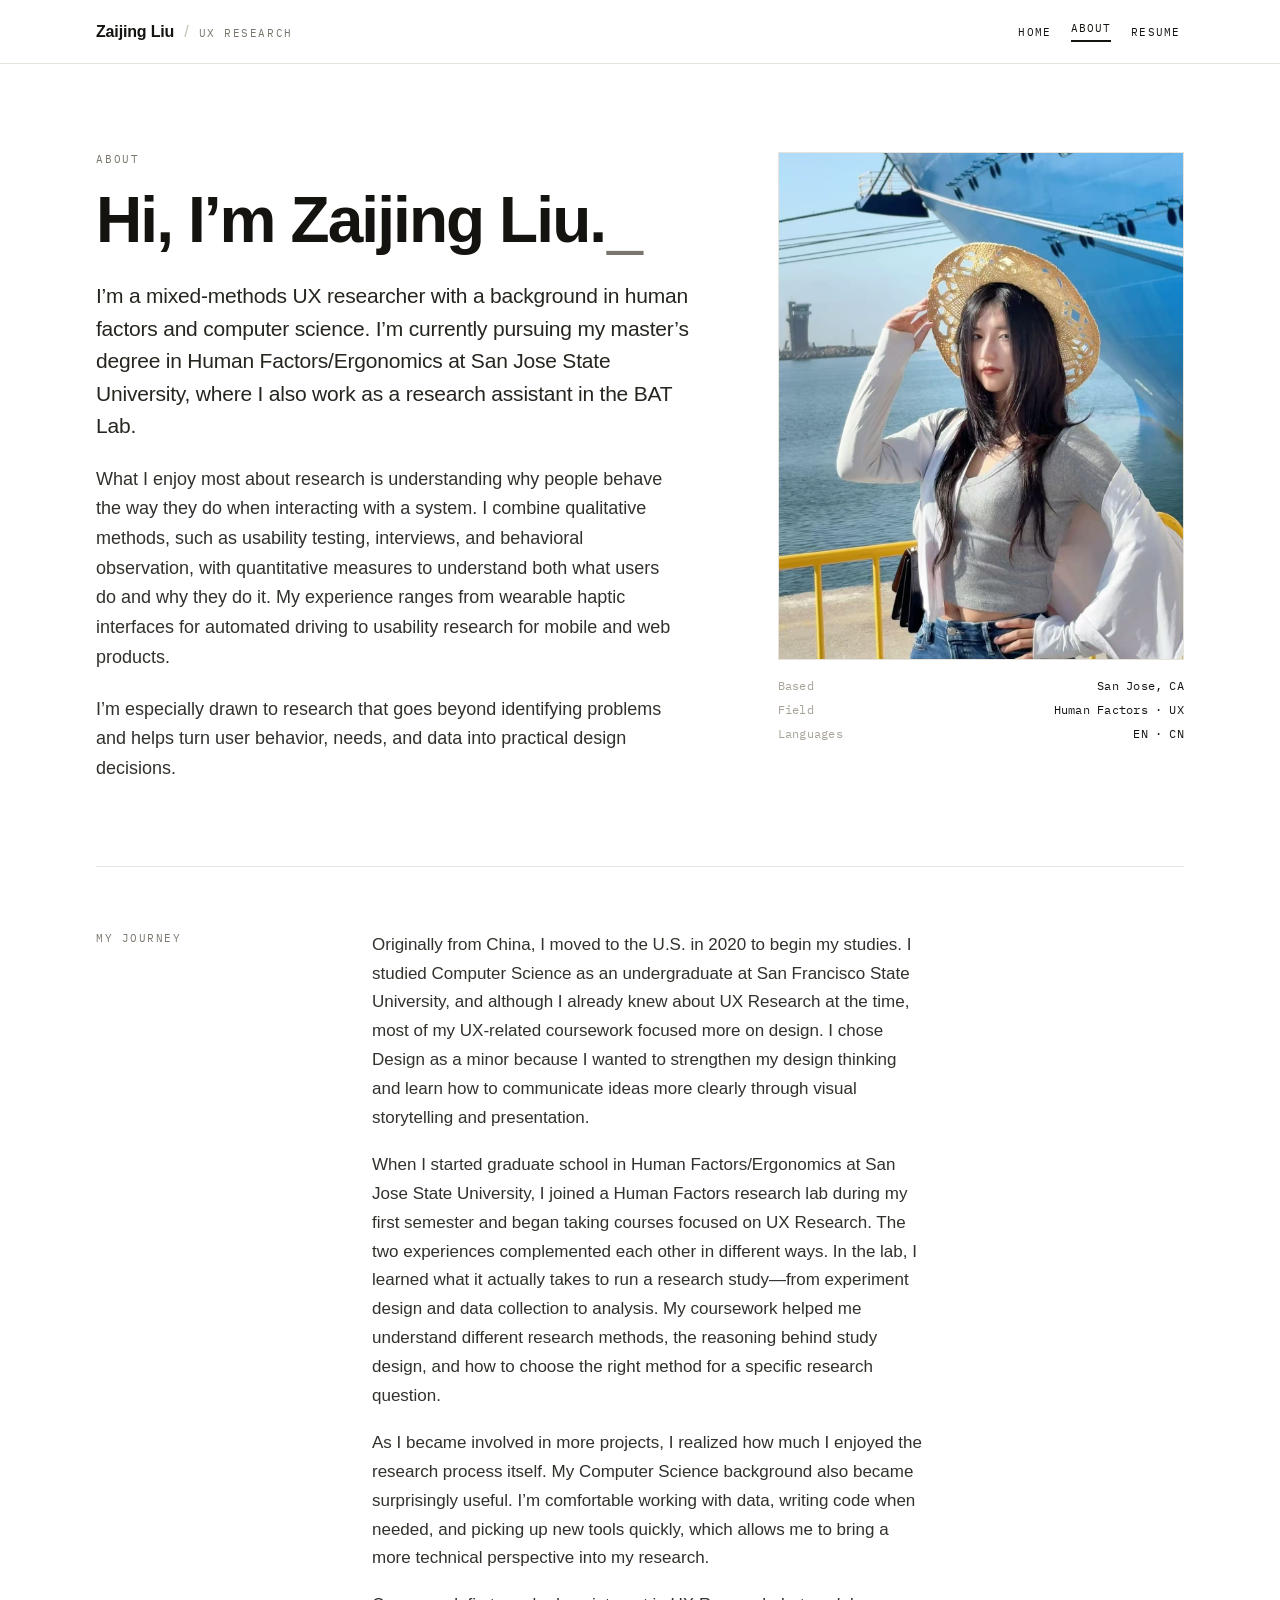
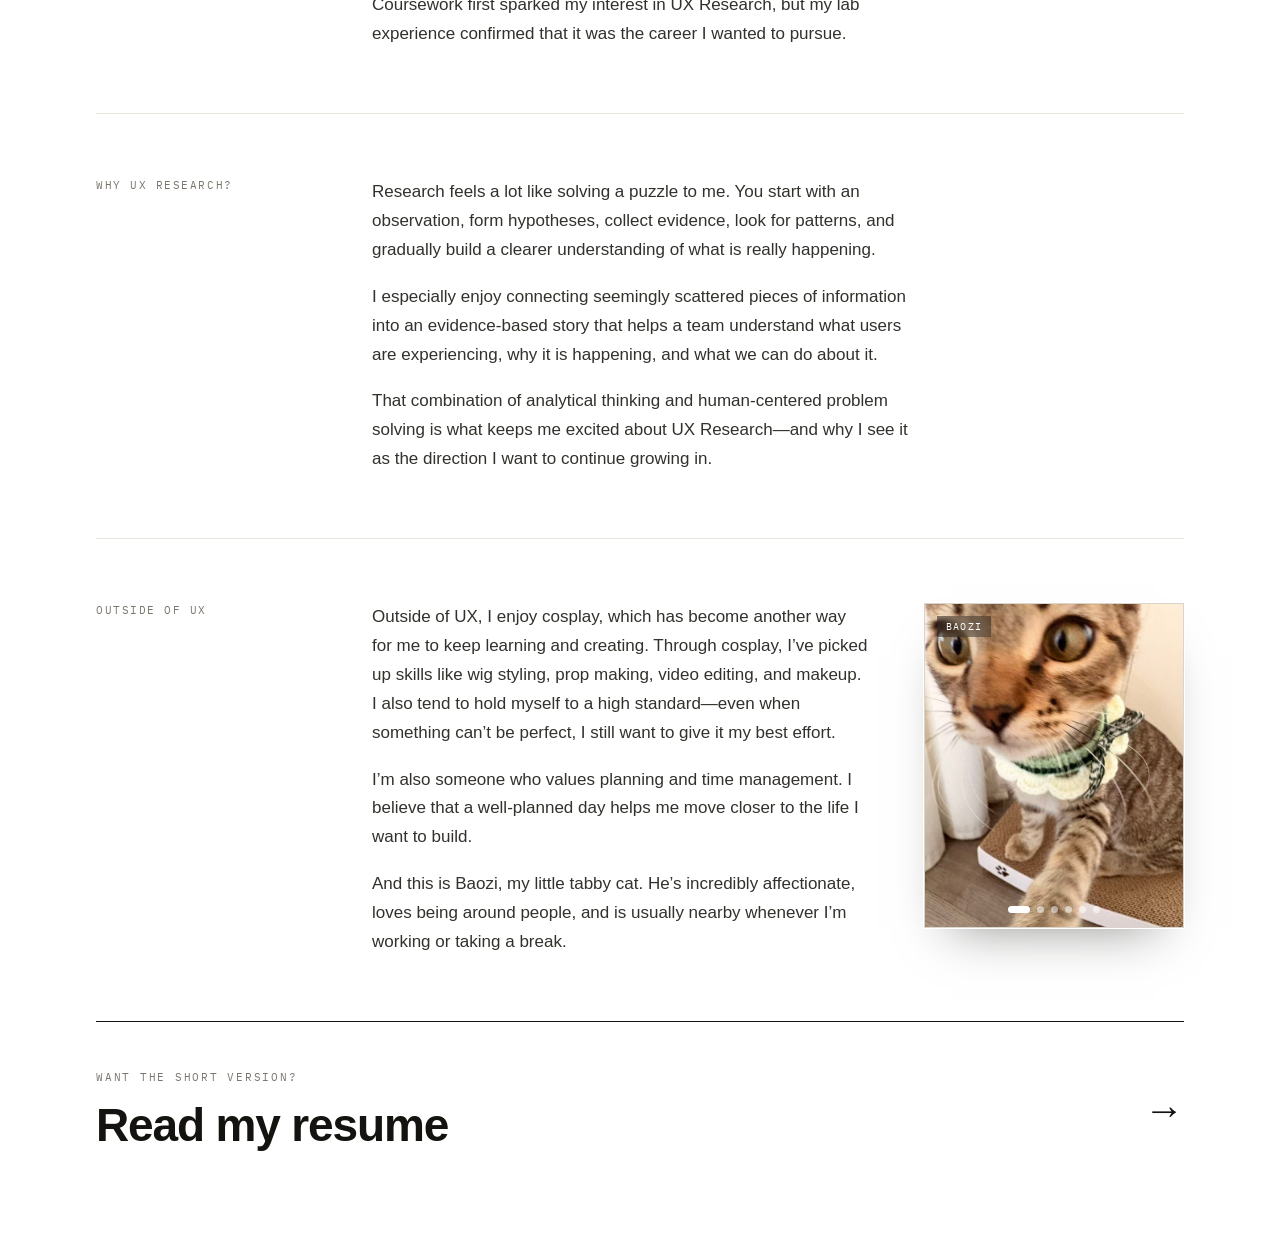
==== commit 0d82e562: "Fixed the layout for phone version  - fixed the unorganized layout on phone version  - Added baozi p" ====
--- a/about.html
+++ b/about.html
@@ -84,9 +84,13 @@
         <div class="outside__figure">
           <div class="carousel" id="baozi">
             <div class="carousel__track">
+              <div class="carousel__slide"><img src="images/baozi2.jpg" alt="Baozi the tabby cat"></div>
               <div class="carousel__slide"><img src="images/baozi1.jpg" alt="Baozi the tabby cat"></div>
-              <div class="carousel__slide"><img src="images/baozi2.jpg" alt="Baozi the tabby cat"></div>
+              <div class="carousel__slide"><img src="images/baozi4.jpg" alt="Baozi the tabby cat"></div>
+              <div class="carousel__slide"><img src="images/baozi5.jpg" alt="Baozi the tabby cat"></div>
+              <div class="carousel__slide"><img src="images/baozi6.jpg" alt="Baozi the tabby cat"></div>
               <div class="carousel__slide"><img src="images/baozi3.jpg" alt="Baozi the tabby cat"></div>
+
             </div>
             <span class="carousel__cap">Baozi</span>
             <button class="carousel__arrow carousel__arrow--prev" type="button" aria-label="Previous photo">←</button>
--- a/styles.css
+++ b/styles.css
@@ -24,6 +24,7 @@
   --prio-1: #b3261e;
   --prio-2: #c2620d;
   --prio-3: #2a5aa8;
+  --link:   #0a66c2;   /* clickable links (email, LinkedIn) */
 
   --sans: 'Helvetica Neue', Helvetica, Arial, sans-serif;
   --mono: 'IBM Plex Mono', monospace;
@@ -220,6 +221,7 @@
 .meta__row .k { color: var(--faint); }
 .meta__row a { text-decoration: none; }
 .meta__row a:hover { text-decoration: underline; text-underline-offset: 3px; }
+.meta__row a[href*="linkedin"] { color: var(--link); }   /* only LinkedIn is blue */
 
 /* work / project index */
 .work { padding: 24px 0 0; }
@@ -807,4 +809,15 @@
     margin-top: 2px;
   }
   .proj-row__arrow { display: none; }   /* phone: drop the arrow, keep just the year */
-}
+
+  /* goals / research-question rows: stack the label over its text (no squeezed side column) */
+  .goals__row { grid-template-columns: 1fr; gap: 4px; padding: 16px 0; }
+  .goals__name { font-size: 16px; }
+  .goals__text { font-size: 16px; }
+
+  /* survey stat rows: stack the number over its label */
+  .survey-stats__row { grid-template-columns: 1fr; gap: 4px; }
+
+  /* research-question rows already stack; keep text readable */
+  .rq__text { font-size: 18px; }
+}
